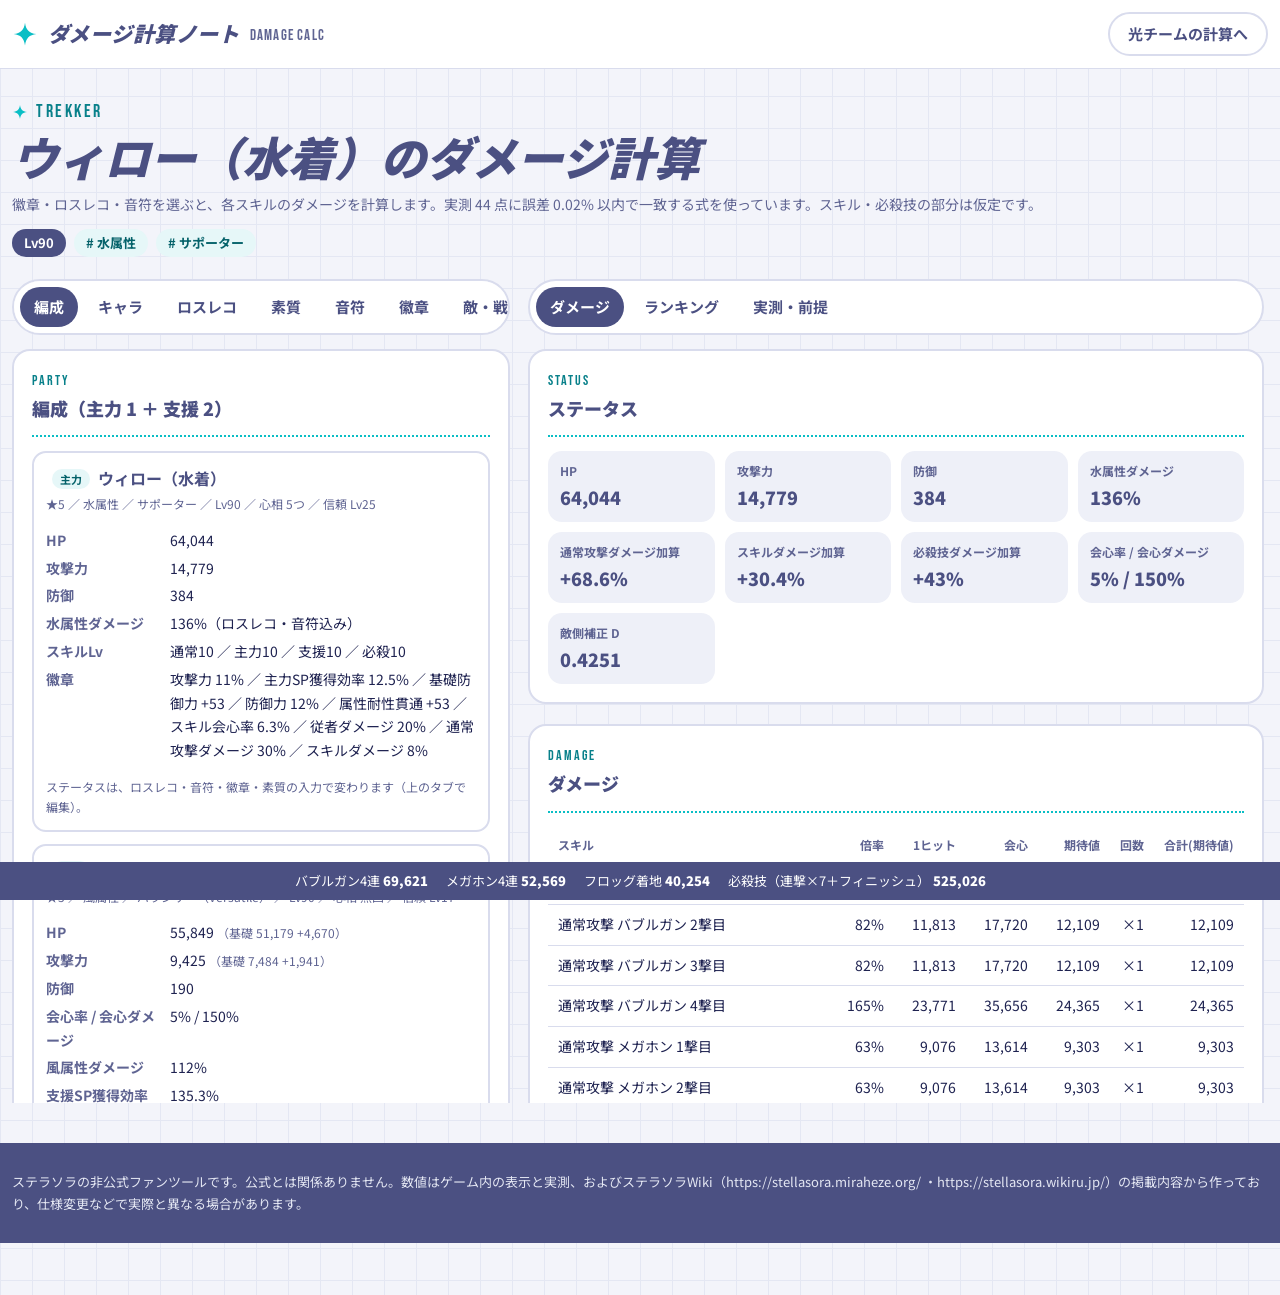
==== index.html @ f0ab9e16 "ステラソラ ダメージ計算ノート: 初回公開 Co-Authored-By: Claude Sonnet 5.5 <noreply@anthropic.com>" ====
<!doctype html>
<html lang="ja">
<head>
<meta charset="utf-8">
<meta name="viewport" content="width=device-width,initial-scale=1">
<title>ダメージ計算ノート</title>
<link rel="preconnect" href="https://fonts.googleapis.com">
<link rel="preconnect" href="https://fonts.gstatic.com" crossorigin>
<link rel="stylesheet" href="https://fonts.googleapis.com/css2?family=Bebas+Neue&family=Noto+Sans+JP:wght@400;500;700;900&display=swap">
<link rel="icon" href="favicon.svg" type="image/svg+xml">
<style>
  /* 配色・部品は素質ノート（プリセット共有サイト）に合わせる */
  :root {
    --bg: #F3F4FA; --grid: #E4E7F3; --surface: #FFFFFF; --surface-soft: #EEF0F8; --surface-on: #E6F7F8;
    --border: #D9DCED; --border-strong: #B9BEDB;
    --text: #1E2250; --indigo: #4B5082; --muted: #5F6492;
    --accent: #0ABEC5; --link: #08808A; --link-hover: #05626A;
    --tag-bg: #E6F7F8; --tag-text: #05626A;
    --pink: #EDA3B2; --pink-line: #C9637A; --pink-soft: #FBE4E9;
    --yellow: #F4C84A; --danger: #B3364F; --ok: #05626A;
    --font: 'Noto Sans JP', sans-serif; --font-en: 'Bebas Neue', sans-serif;
  }
  * { box-sizing: border-box; }
  html { -webkit-text-size-adjust: 100%; }
  body {
    margin: 0; color: var(--text); font-family: var(--font); font-size: 15px; line-height: 1.7;
    background-color: var(--bg);
    background-image: linear-gradient(var(--grid) 1px, transparent 1px), linear-gradient(90deg, var(--grid) 1px, transparent 1px);
    background-size: 32px 32px; min-height: 100vh; display: flex; flex-direction: column;
  }
  button, input, select { font: inherit; color: inherit; }
  :focus-visible { outline: 3px solid var(--accent); outline-offset: 2px; }
  .wrap { width: 100%; max-width: none; margin: 0 auto; padding: 0 12px; }
  main { flex: 1; }

  .site-header { background: var(--surface); border-bottom: 1px solid var(--border); }
  .site-header .wrap { padding-top: 12px; padding-bottom: 12px; display: flex; align-items: center; gap: 10px; }
  .logo-ja { font-weight: 900; font-size: 21px; font-style: italic; letter-spacing: .02em; color: var(--indigo); }
  .logo-en { font-family: var(--font-en); font-size: 15px; letter-spacing: .08em; color: var(--muted); padding-top: 3px; }

  .hero { padding: 28px 0 22px; }
  .eyebrow { margin: 0; font-family: var(--font-en); font-size: 18px; letter-spacing: .14em; color: var(--link); display: flex; align-items: center; gap: 8px; }
  .eyebrow svg { width: 16px; height: 16px; }
  .h1 { margin: 0; font-weight: 900; font-style: italic; font-size: clamp(28px, 4.2vw, 46px); line-height: 1.25; color: var(--indigo); }
  .lead { margin: 8px 0 0; color: var(--muted); font-size: 14px; max-width: none; }
  .tags { display: flex; flex-wrap: wrap; gap: 8px; margin-top: 12px; }
  .tag { display: inline-flex; align-items: center; min-height: 28px; padding: 0 12px; border-radius: 999px; background: var(--tag-bg); color: var(--tag-text); font-weight: 700; font-size: 13px; }
  .tag.indigo { background: var(--indigo); color: #fff; }

  .grid { display: grid; gap: 14px; grid-template-columns: minmax(0, 40%) minmax(0, 1fr); align-items: start; }
  @media (max-width: 860px) { .grid { grid-template-columns: minmax(0, 1fr); } .wrap { padding: 0 16px; } }
  .card { background: var(--surface); border: 2px solid var(--border); border-radius: 18px; padding: 18px; margin-bottom: 20px; }
  .card h2 { margin: 0 0 12px; font-size: 18px; font-weight: 900; color: var(--indigo); display: flex; flex-direction: column; }
  .card h2 .en { font-family: var(--font-en); font-weight: 400; font-size: 14px; letter-spacing: .14em; color: var(--link); }
  .dotted-rule { border: 0; border-top: 2px dotted var(--accent); margin: 0 0 14px; }

  label { display: block; font-size: 13px; font-weight: 700; color: var(--indigo); margin: 10px 0 4px; }
  select, input[type=number] { width: 100%; min-height: 44px; padding: 0 12px; border-radius: 12px; border: 2px solid var(--border); background: var(--surface); }
  select:focus, input[type=number]:focus { border-color: var(--indigo); outline: none; }
  input[type=checkbox] { accent-color: var(--accent); width: 20px; height: 20px; flex: none; }

  .emb { display: flex; gap: 12px; align-items: flex-start; padding: 12px; border: 2px solid var(--border); border-radius: 14px; margin: 0 0 10px; cursor: pointer; font-weight: 400; color: var(--text); }
  .emb:has(input:checked) { border-color: var(--accent); background: var(--surface-on); }
  .emb b { font-size: 14px; color: var(--indigo); }
  .emb small { display: block; color: var(--muted); font-size: 12px; line-height: 1.5; }
  .emb input { margin-top: 3px; }
  .check { display: flex; gap: 10px; align-items: flex-start; font-weight: 700; margin-top: 4px; }

  .notes { display: grid; grid-template-columns: repeat(3, 1fr); gap: 4px 12px; }
  .notes label { margin: 8px 0 3px; }
  .notes .tip { font-size: 11px; color: var(--muted); line-height: 1.4; }

  .stats { display: grid; grid-template-columns: repeat(auto-fill, minmax(150px, 1fr)); gap: 10px; }
  .stat { background: var(--surface-soft); border-radius: 14px; padding: 10px 12px; }
  .stat span { display: block; font-size: 12px; color: var(--muted); font-weight: 700; }
  .stat b { font-size: 18px; font-weight: 900; color: var(--indigo); }

  .tbl-wrap { overflow-x: auto; }
  table { border-collapse: collapse; width: 100%; font-size: 14px; }
  th, td { padding: 8px 10px; border-bottom: 1px solid var(--border); text-align: right; white-space: nowrap; }
  th:first-child, td:first-child { text-align: left; white-space: normal; }
  th { color: var(--muted); font-weight: 700; font-size: 12px; }
  tr.sum td { font-weight: 700; background: var(--surface-soft); color: var(--indigo); }
  .badge { display: inline-block; font-size: 11px; padding: 0 8px; border-radius: 999px; background: var(--pink-soft); color: var(--text); font-weight: 700; margin-left: 6px; white-space: nowrap; line-height: 20px; }
  .badge.ok { background: var(--tag-bg); color: var(--tag-text); }
  .ok { color: var(--ok); font-weight: 700; } .ng { color: var(--danger); font-weight: 700; }
  .note { font-size: 12px; color: var(--muted); margin-top: 6px; }
  .warn { background: var(--pink-soft); border: 1px solid var(--pink); border-radius: 12px; padding: 8px 12px; font-size: 13px; margin-top: 10px; }
  details summary { cursor: pointer; font-weight: 700; color: var(--indigo); min-height: 28px; }
  ul.plain { margin: 8px 0 0; padding-left: 1.3em; font-size: 13px; color: var(--muted); }

  .site-footer { background: var(--indigo); color: #E4E7F3; margin-top: 40px; }
  .site-footer .wrap { padding-top: 28px; padding-bottom: 28px; font-size: 13px; }
  .site-footer p { margin: 0; max-width: none; }
  .btn-add { white-space: nowrap; min-height: 44px; padding: 0 18px; border-radius: 999px; border: 2px solid var(--border); background: var(--surface); color: var(--indigo); font-weight: 700; cursor: pointer; }
  .btn-add:hover { border-color: var(--indigo); }

  /* 入力と結果を2列に並べ、それぞれ独立してスクロール（PC）。タブで項目を切り替える */
  .col { min-width: 0; }
  @media (min-width: 861px) {
    .col { position: sticky; top: 8px; max-height: calc(100vh - 76px); overflow-y: auto; padding-right: 4px; }
  }
  .tabs { display: flex; gap: 6px; overflow-x: auto; padding: 6px; margin-bottom: 14px; background: var(--surface); border: 2px solid var(--border); border-radius: 999px; position: sticky; top: 0; z-index: 5; scrollbar-width: thin; }
  .tab { flex: none; min-height: 40px; padding: 0 14px; border-radius: 999px; border: 0; background: transparent; color: var(--indigo); font-weight: 700; cursor: pointer; white-space: nowrap; }
  .tab:hover { background: var(--surface-soft); }
  .tab[aria-selected="true"] { background: var(--indigo); color: #fff; }
  .quick { position: fixed; left: 0; right: 0; bottom: 0; z-index: 20; background: var(--indigo); color: #fff; padding: 8px 16px; font-size: 13px; display: flex; gap: 6px 18px; flex-wrap: wrap; justify-content: center; }
  .quick b { font-weight: 900; }
  .quick .up { color: #9bf0d0; } .quick .down { color: #ffb4bf; }
  body { padding-bottom: 52px; }
  @media (max-width: 860px) { body { padding-bottom: 104px; } }
  .kv { display: grid; grid-template-columns: 120px 1fr; gap: 4px 12px; font-size: 14px; }
  .kv dt { color: var(--muted); font-weight: 700; } .kv dd { margin: 0; }
  .party { display: grid; gap: 12px; grid-template-columns: repeat(auto-fit, minmax(420px, 1fr)); }
  .slot { border: 2px solid var(--border); border-radius: 14px; padding: 12px; }
  .slot-head { display: flex; gap: 8px; align-items: center; font-size: 16px; color: var(--indigo); margin-bottom: 2px; }
  .slot .kv { grid-template-columns: 112px 1fr; }
  .slot-dmg { margin-top: 10px; padding-top: 8px; border-top: 1px dotted var(--accent); }
</style>
</head>
<body>
<header class="site-header">
  <div class="wrap">
    <svg width="26" height="26" viewBox="0 0 24 24" aria-hidden="true"><path d="M12 1.5C12.8 8 16 11.2 22.5 12 16 12.8 12.8 16 12 22.5 11.2 16 8 12.8 1.5 12 8 11.2 11.2 8 12 1.5z" fill="#0ABEC5"/></svg>
    <span class="logo-ja">ダメージ計算ノート</span>
    <span class="logo-en">DAMAGE CALC</span>
    <span style="flex:1"></span><a class="btn-add" href="lux.html" style="display:inline-flex;align-items:center;text-decoration:none">光チームの計算へ</a>
  </div>
</header>

<main>
<div class="wrap">
  <section class="hero">
    <p class="eyebrow"><svg viewBox="0 0 24 24" aria-hidden="true"><path d="M12 1.5C12.8 8 16 11.2 22.5 12 16 12.8 12.8 16 12 22.5 11.2 16 8 12.8 1.5 12 8 11.2 11.2 8 12 1.5z" fill="#0ABEC5"/></svg>TREKKER</p>
    <h1 class="h1">ウィロー（水着）のダメージ計算</h1>
    <p class="lead">徽章・ロスレコ・音符を選ぶと、各スキルのダメージを計算します。実測 44 点に誤差 0.02% 以内で一致する式を使っています。スキル・必殺技の部分は仮定です。</p>
    <div class="tags"><span class="tag indigo">Lv90</span><span class="tag"># 水属性</span><span class="tag"># サポーター</span></div>
  </section>

  <form class="grid" autocomplete="off" onsubmit="return false">
    <div class="col" id="colL">
      <div class="tabs" id="tabsL" role="tablist" aria-label="入力"></div>
      <div class="card">
        <h2><span class="en">ENEMY</span>敵</h2>
        <hr class="dotted-rule">
        <select id="enemy" aria-label="敵"></select>
        <div class="note" id="enemyNote"></div>
      </div>

      <div class="card">
        <h2><span class="en">EMBLEMS</span>徽章（項目・品質を自由に選択）</h2>
        <hr class="dotted-rule">
        <div id="emblems"></div>
      </div>

      <div class="card">
        <h2><span class="en">LOST RECORDS</span>ロスレコ（メイン3枚・位置は無関係）</h2>
        <hr class="dotted-rule">
        <div id="lrs"></div>
        <div class="note">サブロスレコは音符の初期値として、下の音符欄に直接入力します。アシスト効果は音符のレベルが解放条件に届くと自動で発動します。</div>
        <div class="note" id="assistState"></div>
        <div style="display:flex;gap:12px;flex-wrap:wrap;margin-top:8px">
          <label>記録の固定加算 攻撃力<input type="number" id="flatAtk" min="0" step="1" value="0"></label>
          <label>記録の固定加算 最大HP<input type="number" id="flatHp" min="0" step="1" value="0"></label>
        </div>
        <div class="note">記録詳細の左下の吹き出し「攻撃力が+N、最大HPが+M」の値。戦闘中、全員の基礎攻撃力・基礎HPに加算されます（ステータス画面には出ません）。</div>
      </div>

      <div class="card">
        <h2><span class="en">NOTES</span>音符 Lv（0〜99）</h2>
        <hr class="dotted-rule">
        <div class="notes" id="notes"></div>
      </div>

      <div class="card">
        <h2><span class="en">POTENTIALS</span>素質（主力・取得したもの）</h2>
        <hr class="dotted-rule">
        <div id="pots"></div>
        <div class="note">レベルは徽章の「素質レベル+N」込みの実効レベルを入れてください（元の素質が Lv1 以上のときだけ有効。Lv7〜9 は推定）。コア素質は1人2枚まで。条件付きの効果は、最大スタックで常時発動として計算します。</div>
      </div>

      <div class="card">
        <h2><span class="en">SUPPORT POTENTIALS</span>支援の素質（ナツカ・エレノア）</h2>
        <hr class="dotted-rule">
        <label>ウィローのチーム効果の重なり率（%）<input type="number" id="willowStk" min="0" max="100" step="5" value="0"></label>
        <div class="note">ウィローの素質（七彩・浮光・砕沫の余韻・着地からの跳躍・風に乗る泡雲・ビーチ管制）が、風属性の支援に乗る割合。0=何も発動していない／100=最大スタック。</div>
        <div style="display:flex;gap:12px;flex-wrap:wrap;margin-top:6px">
          <label>フロッグのATK効果の重なり（0〜5）<input type="number" id="willowFrog" min="0" max="5" step="1" value="0"></label>
          <label>必殺技のATK効果の重なり（0〜5）<input type="number" id="willowUlt" min="0" max="5" step="1" value="0"></label>
        </div>
        <div class="note" style="margin-top:6px">ウィローのチーム効果を重なり数で個別に指定（空欄=上の重なり率）。泡雲・ビーチ管制は 0/1。</div>
        <div style="display:flex;gap:10px;flex-wrap:wrap">
          <label>泡雲<input type="number" id="wn_cumulus" min="0" max="1" style="width:60px"></label>
          <label>砕沫の余韻<input type="number" id="wn_saibotsu" min="0" max="8" style="width:60px"></label>
          <label>七彩<input type="number" id="wn_nanairo" min="0" max="8" style="width:60px"></label>
          <label>浮光<input type="number" id="wn_yurameku" min="0" max="4" style="width:60px"></label>
          <label>跳躍<input type="number" id="wn_chakuchi" min="0" max="8" style="width:60px"></label>
          <label>ビーチ管制<input type="number" id="wn_beach" min="0" max="1" style="width:60px"></label>
          <label>ボスのレベル<input type="number" id="bossLv" min="1" max="30" value="1" style="width:60px"></label>
        </div>
        <div id="supPots"></div>
        <div class="note">「反映」を外すと効果を入れません。「重なり」は重なる回数（空欄=最大）。Lvは徽章込みの実効レベル。</div>
      </div>

      <div class="card">
        <h2><span class="en">TEAM BUFFS</span>チームバフ（支援キャラなど）</h2>
        <hr class="dotted-rule">
        <div id="teamBuffs"></div>
        <button type="button" id="addBuff" class="btn-add">＋ バフを追加</button>
        <div class="note">支援キャラ2人の効果は、ゲーム内の説明を見て、種類と数値（%）を入れてください。チェックで有効/無効を切り替えます。ウィローが主力の火力に乗るものだけを入れます（支援のダメージは含みません）。</div>
      </div>

      <div class="card">
        <h2><span class="en">BATTLE STATE</span>戦闘中の状態</h2>
        <hr class="dotted-rule">
        <label class="check"><input type="checkbox" id="mark"><span>バブルマーク付与中の敵<br><small style="font-weight:400;color:var(--muted)">水属性ダメージ +25%</small></span></label>
        <label for="ripple">リプルノート（友との夏休み・1つ +5%、最大2）</label>
        <select id="ripple"><option value="0">0</option><option value="1">1</option><option value="2">2</option></select>
        <label for="stack">心相4「波のまにまに」（4秒ごとに+1、最大3）<span class="badge ok">通常攻撃は実測済み</span></label>
        <select id="stack"><option value="0">0</option><option value="1">1</option><option value="2">2</option><option value="3">3</option></select>
        <div class="note" style="margin-top:2px">1スタックにつき通常攻撃ダメージ・スキルダメージ +6%（スキルへの効きは未検証）。足元の剣アイコンの数。</div>
        <label for="frog">フロッグの攻撃力バフ（着地ごとに+1、最大5、1つ +13.3%）<span class="badge ok">実測済み</span></label>
        <select id="frog"><option value="0">0</option><option value="1">1</option><option value="2">2</option><option value="3">3</option><option value="4">4</option><option value="5">5</option></select>
        <label for="ult">必殺技の攻撃力バフ（ヒットごとに+1、最大5、1つ +11.5%・20秒）<span class="badge ok">実測済み</span></label>
        <select id="ult"><option value="0">0</option><option value="1">1</option><option value="2">2</option><option value="3">3</option><option value="4">4</option><option value="5">5</option></select>
        <label class="check"><input type="checkbox" id="tide"><span>揺らめく光の向こう側：敵の水属性スキル被ダメージ +18%<span class="badge ok">実測済み</span><br><small style="font-weight:400;color:var(--muted)">印を付与した後4秒。スキルダメージのみ・別枠の乗算。</small></span></label>
        <label class="check"><input type="checkbox" id="skill15"><span>ボス特性「ひび割れた好機」：スキル被ダメージ +15%<span class="badge ok">実測済み</span><br><small style="font-weight:400;color:var(--muted)">暴走のストンプクラブ。主力が必殺技を発動した後15秒間。スキルのみ・別枠の乗算（必殺技自身には乗らない）。</small></span></label>
        <label class="check"><input type="checkbox" id="deep24"><span>ボス特性「命がけの追撃」：通常攻撃・スキル被ダメージ +24%<span class="badge">未検証</span><br><small style="font-weight:400;color:var(--muted)">深層ノ主。味方が印ダメージを5秒以内に3回与えた後15秒間。必殺技には乗らない仮定。</small></span></label>
        <div class="note">1発目はマークなし、2発目以降はマークあり（実測 ×1.1838 に一致）。</div>
      </div>

      <div class="card">
        <h2><span class="en">RESONANCE</span>心相（凸）の戦闘中効果</h2>
        <hr class="dotted-rule">
        <label class="check"><input type="checkbox" id="r1"><span>1 碧に溶ける憩い：チームの水属性ダメージ +30%<span class="badge ok">実測済み</span><br><small style="font-weight:400;color:var(--muted)">ウィローが水属性の印を付与した後6秒。水属性ダメージ加算に足します。</small></span></label>
        <label class="check"><input type="checkbox" id="r2"><span>2 凪がぬ心：敵の水属性被ダメージ +27%<span class="badge">未検証</span><br><small style="font-weight:400;color:var(--muted)">チームが印を発動した後8秒。別枠の乗算として仮置き。</small></span></label>
        <label class="check"><input type="checkbox" id="r3"><span>3 休みて知る：会心ダメージ +32%<span class="badge ok">実測済み</span><br><small style="font-weight:400;color:var(--muted)">印の付いた敵にダメージを与えた後6秒。</small></span></label>
        <label class="check"><input type="checkbox" id="r5"><span>5 波にさらわれて：敵の水属性被ダメージ +24%<span class="badge ok">実測済み</span><br><small style="font-weight:400;color:var(--muted)">ウィローがスキルダメージを与えた後5秒。別枠の乗算として仮置き。</small></span></label>
        <div class="note">条件付きの効果なので、ステータス詳細には出ません。既定はOFFです。</div>
      </div>
    </div>

    <div class="col" id="colR">
      <div class="tabs" id="tabsR" role="tablist" aria-label="結果"></div>
      <div class="card">
        <h2><span class="en">BUILD</span>ビルドの保存と比較</h2>
        <hr class="dotted-rule">
        <label for="buildName">ビルド名（保存・記憶の名前に使います）</label>
        <div style="display:grid;grid-template-columns:1fr auto;gap:8px">
          <input type="text" id="buildName" placeholder="例: 構築1コア＋心相5" style="min-height:44px;padding:0 12px;border-radius:12px;border:2px solid var(--border);background:var(--surface);font:inherit">
          <button type="button" id="buildSave" class="btn-add">保存</button>
        </div>
        <label for="buildSel">保存したビルド</label>
        <div style="display:grid;grid-template-columns:1fr auto auto;gap:8px">
          <select id="buildSel"></select>
          <button type="button" id="buildLoad" class="btn-add">読み込み</button>
          <button type="button" id="buildDel" class="btn-add">削除</button>
        </div>
        <div class="note" id="buildMsg"></div>
        <hr class="dotted-rule" style="margin:14px 0 10px">
        <div style="display:flex;gap:8px;flex-wrap:wrap">
          <button type="button" id="snapSet" class="btn-add">現在の状態を記憶（比較用）</button>
          <button type="button" id="snapClear" class="btn-add">記憶を解除</button>
        </div>
        <div class="note" id="snapInfo"></div>
        <hr class="dotted-rule" style="margin:14px 0 10px">
        <button type="button" id="loadVerify" class="btn-add">検証ビルド「テスト用2」を読み込む</button>
        <button type="button" id="loadTest" class="btn-add">検証ビルド「テスト用」を読み込む</button>
        <div class="note">ロスレコ（メイン風3枚＋サブ3枚）・音符・敵（ストンプクラブ）を、検証したビルドの状態にします。</div>
      </div>

      <div class="card">
        <h2><span class="en">STATUS</span>ステータス</h2>
        <hr class="dotted-rule">
        <div class="stats" id="stats"></div>
      </div>

      <div class="card">
        <h2><span class="en">DAMAGE</span>ダメージ</h2>
        <hr class="dotted-rule">
        <div class="tbl-wrap"><table id="dmg"></table></div>
        <div id="dmgWarn"></div>
      </div>

      <div class="card">
        <h2><span class="en">POTENTIAL RANKING</span>素質ランキング</h2>
        <hr class="dotted-rule">
        <label for="potLv">比べるレベル（コアは取得）</label>
        <select id="potLv"></select>
        <div class="tbl-wrap"><table id="potRank"></table></div>
        <div class="note">いまの入力に、その素質を<b>1つだけ</b>足した（すでに取っていればそのレベルに置き換えた）ときの期待ダメージの増加率です。最大スタック・常時発動の上限値で、追加攻撃（別枠のダメージ）は含みません。通常攻撃・スキル・必殺技を別々に比べ、各列の1位に色が付きます。</div>
      </div>

      <div class="card">
        <h2><span class="en">EMBLEM RANKING</span>徽章の強化項目ランキング</h2>
        <hr class="dotted-rule">
        <label for="rankQ">品質</label>
        <select id="rankQ"></select>
        <div class="tbl-wrap"><table id="rank"></table></div>
        <div class="note">いまの入力に、強化項目を<b>1つだけ</b>足したときの期待ダメージの増加率です（会心を含む期待値）。耐性貫通は敵ごとに効きが違うため、ストンプクラブの実測から推定した値です。</div>
      </div>

      <div class="card">
        <h2><span class="en">SUPPORT VERIFICATION</span>支援スキルの実測との照合</h2>
        <hr class="dotted-rule">
        <div class="tbl-wrap"><table id="supVerify"></table></div>
        <div class="note">ストンプクラブ戦・検証ビルド「テスト用2」（1Fクリア時点・素質はウィローのコアのみ）の実測です。風属性の敵側補正 D = 0.2012 は花びらから逆算し、残りはその D で予測しました。</div>
      </div>

      <div class="card">
        <h2><span class="en">VERIFICATION</span>実測との照合</h2>
        <hr class="dotted-rule">
        <div class="tbl-wrap"><table id="verify"></table></div>
        <div class="note">「D適合」は敵の補正Dの逆算に使った点、「予測」は式だけで出した点です。</div>
      </div>

      <div class="card">
        <details>
          <summary>前提と未検証事項</summary>
          <ul class="plain">
            <li>攻撃力 =（基礎+心相+信頼+ロスレコ基礎攻撃）×（1+信頼%+徽章%+コア%+強撃の音符）</li>
            <li>ダメージ = 攻撃力 × 倍率 × W × B × D。W=1+水属性ダメージ加算、B=1+種別ダメージ加算</li>
            <li>D（敵の防御・耐性）は敵ごとの実測値。耐性貫通を外すと係数を掛ける（ストンプクラブ以外は近似）</li>
            <li>会心: 会心ダメージ（150%）がそのまま倍率（×1.5）。実測 14,360 ÷ 9,573 = 1.5001</li>
            <li>実測済み: 通常攻撃・主力スキル（フロッグ着地）・必殺技の式、フロッグと必殺技の攻撃力バフ、会心（×1.82＝1.5+心相3）、心相1・3・4・5、揺らめくコアのスキル被ダメージ+18%（必殺技には乗らない）</li>
            <li>未検証: 心相2、HP%の掛け方、バフが切れるタイミングの再現、必殺技中の一部ヒット（168,819）の端数</li>
            <li>未反映: ロスレコのアシスト効果、素質、支援キャラのダメージ、タイドフリーズなどの敵デバフ</li>
          </ul>
        </details>
      </div>
    </div>
  </form>
</div>
</main>

<div class="quick" id="quick" aria-live="polite"></div>
<footer class="site-footer">
  <div class="wrap">
    <p>ステラソラの非公式ファンツールです。公式とは関係ありません。数値はゲーム内の表示と実測、およびステラソラWiki（https://stellasora.miraheze.org/ ・https://stellasora.wikiru.jp/）の掲載内容から作っており、仕様変更などで実際と異なる場合があります。</p>
  </div>
</footer>

<script src="data/trekkers.js"></script>
<script src="data.js"></script>
<script src="data_sup.js"></script>
<script src="calc.js"></script>
<script src="app.js"></script>
</body>
</html>
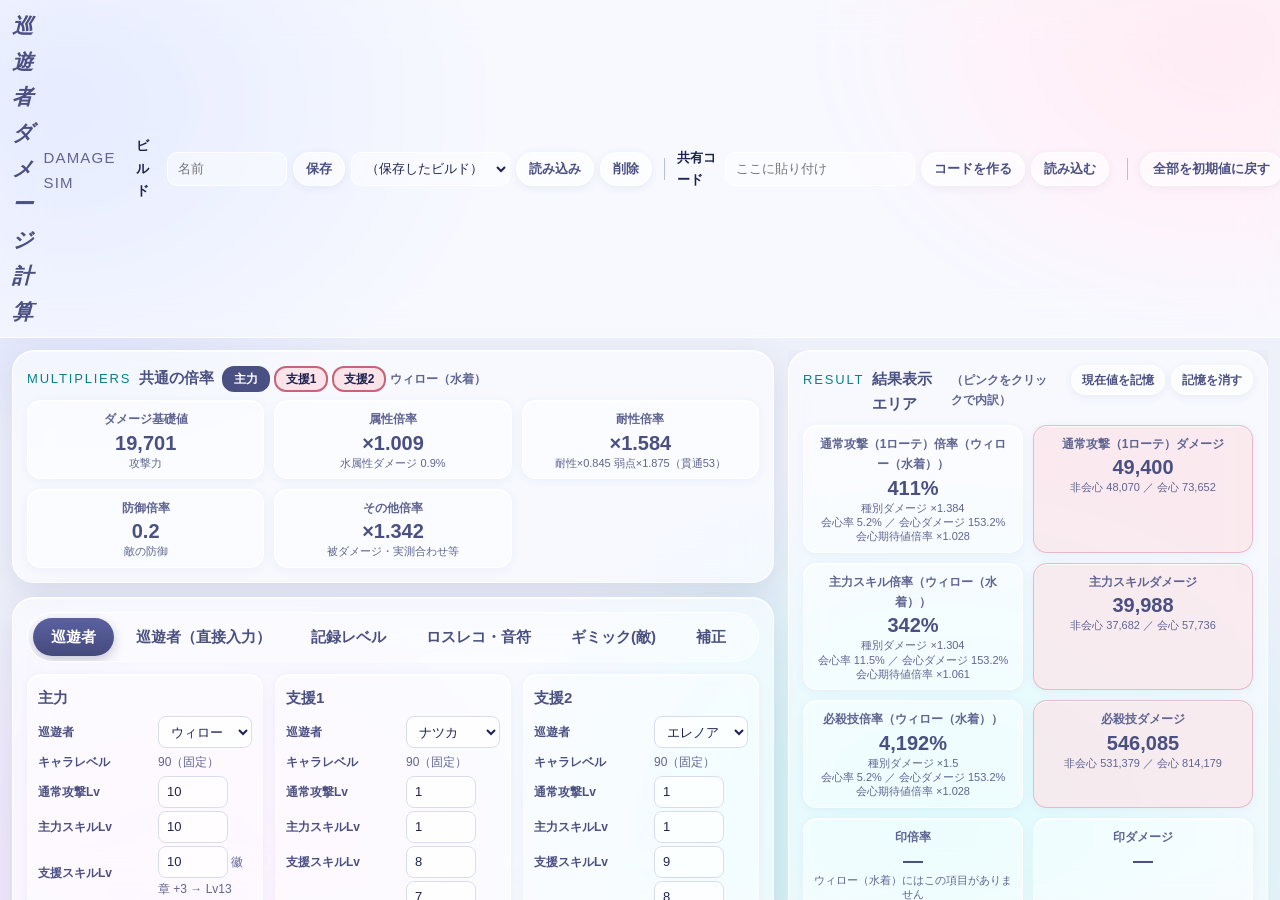
==== commit 13a52680: "計算ページの見た目を整理し、検証用ページ2つをなくして計算ページに統一 - 選択（SELECT）と表示（DISPLAY）を1つのパネルのタブに。巡遊者ごとの画面（心相・徽章・素質・その他）にも切り替え" ====
--- a/index.html
+++ b/index.html
@@ -2,348 +2,10 @@
 <html lang="ja">
 <head>
 <meta charset="utf-8">
-<meta name="viewport" content="width=device-width,initial-scale=1">
-<title>ダメージ計算ノート</title>
-<link rel="preconnect" href="https://fonts.googleapis.com">
-<link rel="preconnect" href="https://fonts.gstatic.com" crossorigin>
-<link rel="stylesheet" href="https://fonts.googleapis.com/css2?family=Bebas+Neue&family=Noto+Sans+JP:wght@400;500;700;900&display=swap">
+<title>巡遊者ダメージ計算</title>
+<!-- 検証用のページ（ウィロー側・光チーム）はなくし、計算ページ（sim.html）に統一した -->
+<meta http-equiv="refresh" content="0; url=sim.html">
 <link rel="icon" href="favicon.svg" type="image/svg+xml">
-<style>
-  /* 配色・部品は素質ノート（プリセット共有サイト）に合わせる */
-  :root {
-    --bg: #F3F4FA; --grid: #E4E7F3; --surface: #FFFFFF; --surface-soft: #EEF0F8; --surface-on: #E6F7F8;
-    --border: #D9DCED; --border-strong: #B9BEDB;
-    --text: #1E2250; --indigo: #4B5082; --muted: #5F6492;
-    --accent: #0ABEC5; --link: #08808A; --link-hover: #05626A;
-    --tag-bg: #E6F7F8; --tag-text: #05626A;
-    --pink: #EDA3B2; --pink-line: #C9637A; --pink-soft: #FBE4E9;
-    --yellow: #F4C84A; --danger: #B3364F; --ok: #05626A;
-    --font: 'Noto Sans JP', sans-serif; --font-en: 'Bebas Neue', sans-serif;
-  }
-  * { box-sizing: border-box; }
-  html { -webkit-text-size-adjust: 100%; }
-  body {
-    margin: 0; color: var(--text); font-family: var(--font); font-size: 15px; line-height: 1.7;
-    background-color: var(--bg);
-    background-image: linear-gradient(var(--grid) 1px, transparent 1px), linear-gradient(90deg, var(--grid) 1px, transparent 1px);
-    background-size: 32px 32px; min-height: 100vh; display: flex; flex-direction: column;
-  }
-  button, input, select { font: inherit; color: inherit; }
-  :focus-visible { outline: 3px solid var(--accent); outline-offset: 2px; }
-  .wrap { width: 100%; max-width: none; margin: 0 auto; padding: 0 12px; }
-  main { flex: 1; }
-
-  .site-header { background: var(--surface); border-bottom: 1px solid var(--border); }
-  .site-header .wrap { padding-top: 12px; padding-bottom: 12px; display: flex; align-items: center; gap: 10px; }
-  .logo-ja { font-weight: 900; font-size: 21px; font-style: italic; letter-spacing: .02em; color: var(--indigo); }
-  .logo-en { font-family: var(--font-en); font-size: 15px; letter-spacing: .08em; color: var(--muted); padding-top: 3px; }
-
-  .hero { padding: 28px 0 22px; }
-  .eyebrow { margin: 0; font-family: var(--font-en); font-size: 18px; letter-spacing: .14em; color: var(--link); display: flex; align-items: center; gap: 8px; }
-  .eyebrow svg { width: 16px; height: 16px; }
-  .h1 { margin: 0; font-weight: 900; font-style: italic; font-size: clamp(28px, 4.2vw, 46px); line-height: 1.25; color: var(--indigo); }
-  .lead { margin: 8px 0 0; color: var(--muted); font-size: 14px; max-width: none; }
-  .tags { display: flex; flex-wrap: wrap; gap: 8px; margin-top: 12px; }
-  .tag { display: inline-flex; align-items: center; min-height: 28px; padding: 0 12px; border-radius: 999px; background: var(--tag-bg); color: var(--tag-text); font-weight: 700; font-size: 13px; }
-  .tag.indigo { background: var(--indigo); color: #fff; }
-
-  .grid { display: grid; gap: 14px; grid-template-columns: minmax(0, 40%) minmax(0, 1fr); align-items: start; }
-  @media (max-width: 860px) { .grid { grid-template-columns: minmax(0, 1fr); } .wrap { padding: 0 16px; } }
-  .card { background: var(--surface); border: 2px solid var(--border); border-radius: 18px; padding: 18px; margin-bottom: 20px; }
-  .card h2 { margin: 0 0 12px; font-size: 18px; font-weight: 900; color: var(--indigo); display: flex; flex-direction: column; }
-  .card h2 .en { font-family: var(--font-en); font-weight: 400; font-size: 14px; letter-spacing: .14em; color: var(--link); }
-  .dotted-rule { border: 0; border-top: 2px dotted var(--accent); margin: 0 0 14px; }
-
-  label { display: block; font-size: 13px; font-weight: 700; color: var(--indigo); margin: 10px 0 4px; }
-  select, input[type=number] { width: 100%; min-height: 44px; padding: 0 12px; border-radius: 12px; border: 2px solid var(--border); background: var(--surface); }
-  select:focus, input[type=number]:focus { border-color: var(--indigo); outline: none; }
-  input[type=checkbox] { accent-color: var(--accent); width: 20px; height: 20px; flex: none; }
-
-  .emb { display: flex; gap: 12px; align-items: flex-start; padding: 12px; border: 2px solid var(--border); border-radius: 14px; margin: 0 0 10px; cursor: pointer; font-weight: 400; color: var(--text); }
-  .emb:has(input:checked) { border-color: var(--accent); background: var(--surface-on); }
-  .emb b { font-size: 14px; color: var(--indigo); }
-  .emb small { display: block; color: var(--muted); font-size: 12px; line-height: 1.5; }
-  .emb input { margin-top: 3px; }
-  .check { display: flex; gap: 10px; align-items: flex-start; font-weight: 700; margin-top: 4px; }
-
-  .notes { display: grid; grid-template-columns: repeat(3, 1fr); gap: 4px 12px; }
-  .notes label { margin: 8px 0 3px; }
-  .notes .tip { font-size: 11px; color: var(--muted); line-height: 1.4; }
-
-  .stats { display: grid; grid-template-columns: repeat(auto-fill, minmax(150px, 1fr)); gap: 10px; }
-  .stat { background: var(--surface-soft); border-radius: 14px; padding: 10px 12px; }
-  .stat span { display: block; font-size: 12px; color: var(--muted); font-weight: 700; }
-  .stat b { font-size: 18px; font-weight: 900; color: var(--indigo); }
-
-  .tbl-wrap { overflow-x: auto; }
-  table { border-collapse: collapse; width: 100%; font-size: 14px; }
-  th, td { padding: 8px 10px; border-bottom: 1px solid var(--border); text-align: right; white-space: nowrap; }
-  th:first-child, td:first-child { text-align: left; white-space: normal; }
-  th { color: var(--muted); font-weight: 700; font-size: 12px; }
-  tr.sum td { font-weight: 700; background: var(--surface-soft); color: var(--indigo); }
-  .badge { display: inline-block; font-size: 11px; padding: 0 8px; border-radius: 999px; background: var(--pink-soft); color: var(--text); font-weight: 700; margin-left: 6px; white-space: nowrap; line-height: 20px; }
-  .badge.ok { background: var(--tag-bg); color: var(--tag-text); }
-  .ok { color: var(--ok); font-weight: 700; } .ng { color: var(--danger); font-weight: 700; }
-  .note { font-size: 12px; color: var(--muted); margin-top: 6px; }
-  .warn { background: var(--pink-soft); border: 1px solid var(--pink); border-radius: 12px; padding: 8px 12px; font-size: 13px; margin-top: 10px; }
-  details summary { cursor: pointer; font-weight: 700; color: var(--indigo); min-height: 28px; }
-  ul.plain { margin: 8px 0 0; padding-left: 1.3em; font-size: 13px; color: var(--muted); }
-
-  .site-footer { background: var(--indigo); color: #E4E7F3; margin-top: 40px; }
-  .site-footer .wrap { padding-top: 28px; padding-bottom: 28px; font-size: 13px; }
-  .site-footer p { margin: 0; max-width: none; }
-  .btn-add { white-space: nowrap; min-height: 44px; padding: 0 18px; border-radius: 999px; border: 2px solid var(--border); background: var(--surface); color: var(--indigo); font-weight: 700; cursor: pointer; }
-  .btn-add:hover { border-color: var(--indigo); }
-
-  /* 入力と結果を2列に並べ、それぞれ独立してスクロール（PC）。タブで項目を切り替える */
-  .col { min-width: 0; }
-  @media (min-width: 861px) {
-    .col { position: sticky; top: 8px; max-height: calc(100vh - 76px); overflow-y: auto; padding-right: 4px; }
-  }
-  .tabs { display: flex; gap: 6px; overflow-x: auto; padding: 6px; margin-bottom: 14px; background: var(--surface); border: 2px solid var(--border); border-radius: 999px; position: sticky; top: 0; z-index: 5; scrollbar-width: thin; }
-  .tab { flex: none; min-height: 40px; padding: 0 14px; border-radius: 999px; border: 0; background: transparent; color: var(--indigo); font-weight: 700; cursor: pointer; white-space: nowrap; }
-  .tab:hover { background: var(--surface-soft); }
-  .tab[aria-selected="true"] { background: var(--indigo); color: #fff; }
-  .quick { position: fixed; left: 0; right: 0; bottom: 0; z-index: 20; background: var(--indigo); color: #fff; padding: 8px 16px; font-size: 13px; display: flex; gap: 6px 18px; flex-wrap: wrap; justify-content: center; }
-  .quick b { font-weight: 900; }
-  .quick .up { color: #9bf0d0; } .quick .down { color: #ffb4bf; }
-  body { padding-bottom: 52px; }
-  @media (max-width: 860px) { body { padding-bottom: 104px; } }
-  .kv { display: grid; grid-template-columns: 120px 1fr; gap: 4px 12px; font-size: 14px; }
-  .kv dt { color: var(--muted); font-weight: 700; } .kv dd { margin: 0; }
-  .party { display: grid; gap: 12px; grid-template-columns: repeat(auto-fit, minmax(420px, 1fr)); }
-  .slot { border: 2px solid var(--border); border-radius: 14px; padding: 12px; }
-  .slot-head { display: flex; gap: 8px; align-items: center; font-size: 16px; color: var(--indigo); margin-bottom: 2px; }
-  .slot .kv { grid-template-columns: 112px 1fr; }
-  .slot-dmg { margin-top: 10px; padding-top: 8px; border-top: 1px dotted var(--accent); }
-</style>
 </head>
-<body>
-<header class="site-header">
-  <div class="wrap">
-    <svg width="26" height="26" viewBox="0 0 24 24" aria-hidden="true"><path d="M12 1.5C12.8 8 16 11.2 22.5 12 16 12.8 12.8 16 12 22.5 11.2 16 8 12.8 1.5 12 8 11.2 11.2 8 12 1.5z" fill="#0ABEC5"/></svg>
-    <span class="logo-ja">ダメージ計算ノート</span>
-    <span class="logo-en">DAMAGE CALC</span>
-    <span style="flex:1"></span><a class="btn-add" href="lux.html" style="display:inline-flex;align-items:center;text-decoration:none">光チームの計算へ</a>
-  </div>
-</header>
-
-<main>
-<div class="wrap">
-  <section class="hero">
-    <p class="eyebrow"><svg viewBox="0 0 24 24" aria-hidden="true"><path d="M12 1.5C12.8 8 16 11.2 22.5 12 16 12.8 12.8 16 12 22.5 11.2 16 8 12.8 1.5 12 8 11.2 11.2 8 12 1.5z" fill="#0ABEC5"/></svg>TREKKER</p>
-    <h1 class="h1">ウィロー（水着）のダメージ計算</h1>
-    <p class="lead">徽章・ロスレコ・音符を選ぶと、各スキルのダメージを計算します。実測 44 点に誤差 0.02% 以内で一致する式を使っています。スキル・必殺技の部分は仮定です。</p>
-    <div class="tags"><span class="tag indigo">Lv90</span><span class="tag"># 水属性</span><span class="tag"># サポーター</span></div>
-  </section>
-
-  <form class="grid" autocomplete="off" onsubmit="return false">
-    <div class="col" id="colL">
-      <div class="tabs" id="tabsL" role="tablist" aria-label="入力"></div>
-      <div class="card">
-        <h2><span class="en">ENEMY</span>敵</h2>
-        <hr class="dotted-rule">
-        <select id="enemy" aria-label="敵"></select>
-        <div class="note" id="enemyNote"></div>
-      </div>
-
-      <div class="card">
-        <h2><span class="en">EMBLEMS</span>徽章（項目・品質を自由に選択）</h2>
-        <hr class="dotted-rule">
-        <div id="emblems"></div>
-      </div>
-
-      <div class="card">
-        <h2><span class="en">LOST RECORDS</span>ロスレコ（メイン3枚・位置は無関係）</h2>
-        <hr class="dotted-rule">
-        <div id="lrs"></div>
-        <div class="note">サブロスレコは音符の初期値として、下の音符欄に直接入力します。アシスト効果は音符のレベルが解放条件に届くと自動で発動します。</div>
-        <div class="note" id="assistState"></div>
-        <div style="display:flex;gap:12px;flex-wrap:wrap;margin-top:8px">
-          <label>記録の固定加算 攻撃力<input type="number" id="flatAtk" min="0" step="1" value="0"></label>
-          <label>記録の固定加算 最大HP<input type="number" id="flatHp" min="0" step="1" value="0"></label>
-        </div>
-        <div class="note">記録詳細の左下の吹き出し「攻撃力が+N、最大HPが+M」の値。戦闘中、全員の基礎攻撃力・基礎HPに加算されます（ステータス画面には出ません）。</div>
-      </div>
-
-      <div class="card">
-        <h2><span class="en">NOTES</span>音符 Lv（0〜99）</h2>
-        <hr class="dotted-rule">
-        <div class="notes" id="notes"></div>
-      </div>
-
-      <div class="card">
-        <h2><span class="en">POTENTIALS</span>素質（主力・取得したもの）</h2>
-        <hr class="dotted-rule">
-        <div id="pots"></div>
-        <div class="note">レベルは徽章の「素質レベル+N」込みの実効レベルを入れてください（元の素質が Lv1 以上のときだけ有効。Lv7〜9 は推定）。コア素質は1人2枚まで。条件付きの効果は、最大スタックで常時発動として計算します。</div>
-      </div>
-
-      <div class="card">
-        <h2><span class="en">SUPPORT POTENTIALS</span>支援の素質（ナツカ・エレノア）</h2>
-        <hr class="dotted-rule">
-        <label>ウィローのチーム効果の重なり率（%）<input type="number" id="willowStk" min="0" max="100" step="5" value="0"></label>
-        <div class="note">ウィローの素質（七彩・浮光・砕沫の余韻・着地からの跳躍・風に乗る泡雲・ビーチ管制）が、風属性の支援に乗る割合。0=何も発動していない／100=最大スタック。</div>
-        <div style="display:flex;gap:12px;flex-wrap:wrap;margin-top:6px">
-          <label>フロッグのATK効果の重なり（0〜5）<input type="number" id="willowFrog" min="0" max="5" step="1" value="0"></label>
-          <label>必殺技のATK効果の重なり（0〜5）<input type="number" id="willowUlt" min="0" max="5" step="1" value="0"></label>
-        </div>
-        <div class="note" style="margin-top:6px">ウィローのチーム効果を重なり数で個別に指定（空欄=上の重なり率）。泡雲・ビーチ管制は 0/1。</div>
-        <div style="display:flex;gap:10px;flex-wrap:wrap">
-          <label>泡雲<input type="number" id="wn_cumulus" min="0" max="1" style="width:60px"></label>
-          <label>砕沫の余韻<input type="number" id="wn_saibotsu" min="0" max="8" style="width:60px"></label>
-          <label>七彩<input type="number" id="wn_nanairo" min="0" max="8" style="width:60px"></label>
-          <label>浮光<input type="number" id="wn_yurameku" min="0" max="4" style="width:60px"></label>
-          <label>跳躍<input type="number" id="wn_chakuchi" min="0" max="8" style="width:60px"></label>
-          <label>ビーチ管制<input type="number" id="wn_beach" min="0" max="1" style="width:60px"></label>
-          <label>ボスのレベル<input type="number" id="bossLv" min="1" max="30" value="1" style="width:60px"></label>
-        </div>
-        <div id="supPots"></div>
-        <div class="note">「反映」を外すと効果を入れません。「重なり」は重なる回数（空欄=最大）。Lvは徽章込みの実効レベル。</div>
-      </div>
-
-      <div class="card">
-        <h2><span class="en">TEAM BUFFS</span>チームバフ（支援キャラなど）</h2>
-        <hr class="dotted-rule">
-        <div id="teamBuffs"></div>
-        <button type="button" id="addBuff" class="btn-add">＋ バフを追加</button>
-        <div class="note">支援キャラ2人の効果は、ゲーム内の説明を見て、種類と数値（%）を入れてください。チェックで有効/無効を切り替えます。ウィローが主力の火力に乗るものだけを入れます（支援のダメージは含みません）。</div>
-      </div>
-
-      <div class="card">
-        <h2><span class="en">BATTLE STATE</span>戦闘中の状態</h2>
-        <hr class="dotted-rule">
-        <label class="check"><input type="checkbox" id="mark"><span>バブルマーク付与中の敵<br><small style="font-weight:400;color:var(--muted)">水属性ダメージ +25%</small></span></label>
-        <label for="ripple">リプルノート（友との夏休み・1つ +5%、最大2）</label>
-        <select id="ripple"><option value="0">0</option><option value="1">1</option><option value="2">2</option></select>
-        <label for="stack">心相4「波のまにまに」（4秒ごとに+1、最大3）<span class="badge ok">通常攻撃は実測済み</span></label>
-        <select id="stack"><option value="0">0</option><option value="1">1</option><option value="2">2</option><option value="3">3</option></select>
-        <div class="note" style="margin-top:2px">1スタックにつき通常攻撃ダメージ・スキルダメージ +6%（スキルへの効きは未検証）。足元の剣アイコンの数。</div>
-        <label for="frog">フロッグの攻撃力バフ（着地ごとに+1、最大5、1つ +13.3%）<span class="badge ok">実測済み</span></label>
-        <select id="frog"><option value="0">0</option><option value="1">1</option><option value="2">2</option><option value="3">3</option><option value="4">4</option><option value="5">5</option></select>
-        <label for="ult">必殺技の攻撃力バフ（ヒットごとに+1、最大5、1つ +11.5%・20秒）<span class="badge ok">実測済み</span></label>
-        <select id="ult"><option value="0">0</option><option value="1">1</option><option value="2">2</option><option value="3">3</option><option value="4">4</option><option value="5">5</option></select>
-        <label class="check"><input type="checkbox" id="tide"><span>揺らめく光の向こう側：敵の水属性スキル被ダメージ +18%<span class="badge ok">実測済み</span><br><small style="font-weight:400;color:var(--muted)">印を付与した後4秒。スキルダメージのみ・別枠の乗算。</small></span></label>
-        <label class="check"><input type="checkbox" id="skill15"><span>ボス特性「ひび割れた好機」：スキル被ダメージ +15%<span class="badge ok">実測済み</span><br><small style="font-weight:400;color:var(--muted)">暴走のストンプクラブ。主力が必殺技を発動した後15秒間。スキルのみ・別枠の乗算（必殺技自身には乗らない）。</small></span></label>
-        <label class="check"><input type="checkbox" id="deep24"><span>ボス特性「命がけの追撃」：通常攻撃・スキル被ダメージ +24%<span class="badge">未検証</span><br><small style="font-weight:400;color:var(--muted)">深層ノ主。味方が印ダメージを5秒以内に3回与えた後15秒間。必殺技には乗らない仮定。</small></span></label>
-        <div class="note">1発目はマークなし、2発目以降はマークあり（実測 ×1.1838 に一致）。</div>
-      </div>
-
-      <div class="card">
-        <h2><span class="en">RESONANCE</span>心相（凸）の戦闘中効果</h2>
-        <hr class="dotted-rule">
-        <label class="check"><input type="checkbox" id="r1"><span>1 碧に溶ける憩い：チームの水属性ダメージ +30%<span class="badge ok">実測済み</span><br><small style="font-weight:400;color:var(--muted)">ウィローが水属性の印を付与した後6秒。水属性ダメージ加算に足します。</small></span></label>
-        <label class="check"><input type="checkbox" id="r2"><span>2 凪がぬ心：敵の水属性被ダメージ +27%<span class="badge">未検証</span><br><small style="font-weight:400;color:var(--muted)">チームが印を発動した後8秒。別枠の乗算として仮置き。</small></span></label>
-        <label class="check"><input type="checkbox" id="r3"><span>3 休みて知る：会心ダメージ +32%<span class="badge ok">実測済み</span><br><small style="font-weight:400;color:var(--muted)">印の付いた敵にダメージを与えた後6秒。</small></span></label>
-        <label class="check"><input type="checkbox" id="r5"><span>5 波にさらわれて：敵の水属性被ダメージ +24%<span class="badge ok">実測済み</span><br><small style="font-weight:400;color:var(--muted)">ウィローがスキルダメージを与えた後5秒。別枠の乗算として仮置き。</small></span></label>
-        <div class="note">条件付きの効果なので、ステータス詳細には出ません。既定はOFFです。</div>
-      </div>
-    </div>
-
-    <div class="col" id="colR">
-      <div class="tabs" id="tabsR" role="tablist" aria-label="結果"></div>
-      <div class="card">
-        <h2><span class="en">BUILD</span>ビルドの保存と比較</h2>
-        <hr class="dotted-rule">
-        <label for="buildName">ビルド名（保存・記憶の名前に使います）</label>
-        <div style="display:grid;grid-template-columns:1fr auto;gap:8px">
-          <input type="text" id="buildName" placeholder="例: 構築1コア＋心相5" style="min-height:44px;padding:0 12px;border-radius:12px;border:2px solid var(--border);background:var(--surface);font:inherit">
-          <button type="button" id="buildSave" class="btn-add">保存</button>
-        </div>
-        <label for="buildSel">保存したビルド</label>
-        <div style="display:grid;grid-template-columns:1fr auto auto;gap:8px">
-          <select id="buildSel"></select>
-          <button type="button" id="buildLoad" class="btn-add">読み込み</button>
-          <button type="button" id="buildDel" class="btn-add">削除</button>
-        </div>
-        <div class="note" id="buildMsg"></div>
-        <hr class="dotted-rule" style="margin:14px 0 10px">
-        <div style="display:flex;gap:8px;flex-wrap:wrap">
-          <button type="button" id="snapSet" class="btn-add">現在の状態を記憶（比較用）</button>
-          <button type="button" id="snapClear" class="btn-add">記憶を解除</button>
-        </div>
-        <div class="note" id="snapInfo"></div>
-        <hr class="dotted-rule" style="margin:14px 0 10px">
-        <button type="button" id="loadVerify" class="btn-add">検証ビルド「テスト用2」を読み込む</button>
-        <button type="button" id="loadTest" class="btn-add">検証ビルド「テスト用」を読み込む</button>
-        <div class="note">ロスレコ（メイン風3枚＋サブ3枚）・音符・敵（ストンプクラブ）を、検証したビルドの状態にします。</div>
-      </div>
-
-      <div class="card">
-        <h2><span class="en">STATUS</span>ステータス</h2>
-        <hr class="dotted-rule">
-        <div class="stats" id="stats"></div>
-      </div>
-
-      <div class="card">
-        <h2><span class="en">DAMAGE</span>ダメージ</h2>
-        <hr class="dotted-rule">
-        <div class="tbl-wrap"><table id="dmg"></table></div>
-        <div id="dmgWarn"></div>
-      </div>
-
-      <div class="card">
-        <h2><span class="en">POTENTIAL RANKING</span>素質ランキング</h2>
-        <hr class="dotted-rule">
-        <label for="potLv">比べるレベル（コアは取得）</label>
-        <select id="potLv"></select>
-        <div class="tbl-wrap"><table id="potRank"></table></div>
-        <div class="note">いまの入力に、その素質を<b>1つだけ</b>足した（すでに取っていればそのレベルに置き換えた）ときの期待ダメージの増加率です。最大スタック・常時発動の上限値で、追加攻撃（別枠のダメージ）は含みません。通常攻撃・スキル・必殺技を別々に比べ、各列の1位に色が付きます。</div>
-      </div>
-
-      <div class="card">
-        <h2><span class="en">EMBLEM RANKING</span>徽章の強化項目ランキング</h2>
-        <hr class="dotted-rule">
-        <label for="rankQ">品質</label>
-        <select id="rankQ"></select>
-        <div class="tbl-wrap"><table id="rank"></table></div>
-        <div class="note">いまの入力に、強化項目を<b>1つだけ</b>足したときの期待ダメージの増加率です（会心を含む期待値）。耐性貫通は敵ごとに効きが違うため、ストンプクラブの実測から推定した値です。</div>
-      </div>
-
-      <div class="card">
-        <h2><span class="en">SUPPORT VERIFICATION</span>支援スキルの実測との照合</h2>
-        <hr class="dotted-rule">
-        <div class="tbl-wrap"><table id="supVerify"></table></div>
-        <div class="note">ストンプクラブ戦・検証ビルド「テスト用2」（1Fクリア時点・素質はウィローのコアのみ）の実測です。風属性の敵側補正 D = 0.2012 は花びらから逆算し、残りはその D で予測しました。</div>
-      </div>
-
-      <div class="card">
-        <h2><span class="en">VERIFICATION</span>実測との照合</h2>
-        <hr class="dotted-rule">
-        <div class="tbl-wrap"><table id="verify"></table></div>
-        <div class="note">「D適合」は敵の補正Dの逆算に使った点、「予測」は式だけで出した点です。</div>
-      </div>
-
-      <div class="card">
-        <details>
-          <summary>前提と未検証事項</summary>
-          <ul class="plain">
-            <li>攻撃力 =（基礎+心相+信頼+ロスレコ基礎攻撃）×（1+信頼%+徽章%+コア%+強撃の音符）</li>
-            <li>ダメージ = 攻撃力 × 倍率 × W × B × D。W=1+水属性ダメージ加算、B=1+種別ダメージ加算</li>
-            <li>D（敵の防御・耐性）は敵ごとの実測値。耐性貫通を外すと係数を掛ける（ストンプクラブ以外は近似）</li>
-            <li>会心: 会心ダメージ（150%）がそのまま倍率（×1.5）。実測 14,360 ÷ 9,573 = 1.5001</li>
-            <li>実測済み: 通常攻撃・主力スキル（フロッグ着地）・必殺技の式、フロッグと必殺技の攻撃力バフ、会心（×1.82＝1.5+心相3）、心相1・3・4・5、揺らめくコアのスキル被ダメージ+18%（必殺技には乗らない）</li>
-            <li>未検証: 心相2、HP%の掛け方、バフが切れるタイミングの再現、必殺技中の一部ヒット（168,819）の端数</li>
-            <li>未反映: ロスレコのアシスト効果、素質、支援キャラのダメージ、タイドフリーズなどの敵デバフ</li>
-          </ul>
-        </details>
-      </div>
-    </div>
-  </form>
-</div>
-</main>
-
-<div class="quick" id="quick" aria-live="polite"></div>
-<footer class="site-footer">
-  <div class="wrap">
-    <p>ステラソラの非公式ファンツールです。公式とは関係ありません。数値はゲーム内の表示と実測、およびステラソラWiki（https://stellasora.miraheze.org/ ・https://stellasora.wikiru.jp/）の掲載内容から作っており、仕様変更などで実際と異なる場合があります。</p>
-  </div>
-</footer>
-
-<script src="data/trekkers.js"></script>
-<script src="data.js"></script>
-<script src="data_sup.js"></script>
-<script src="calc.js"></script>
-<script src="app.js"></script>
-</body>
+<body><p><a href="sim.html">巡遊者ダメージ計算へ</a></p></body>
 </html>
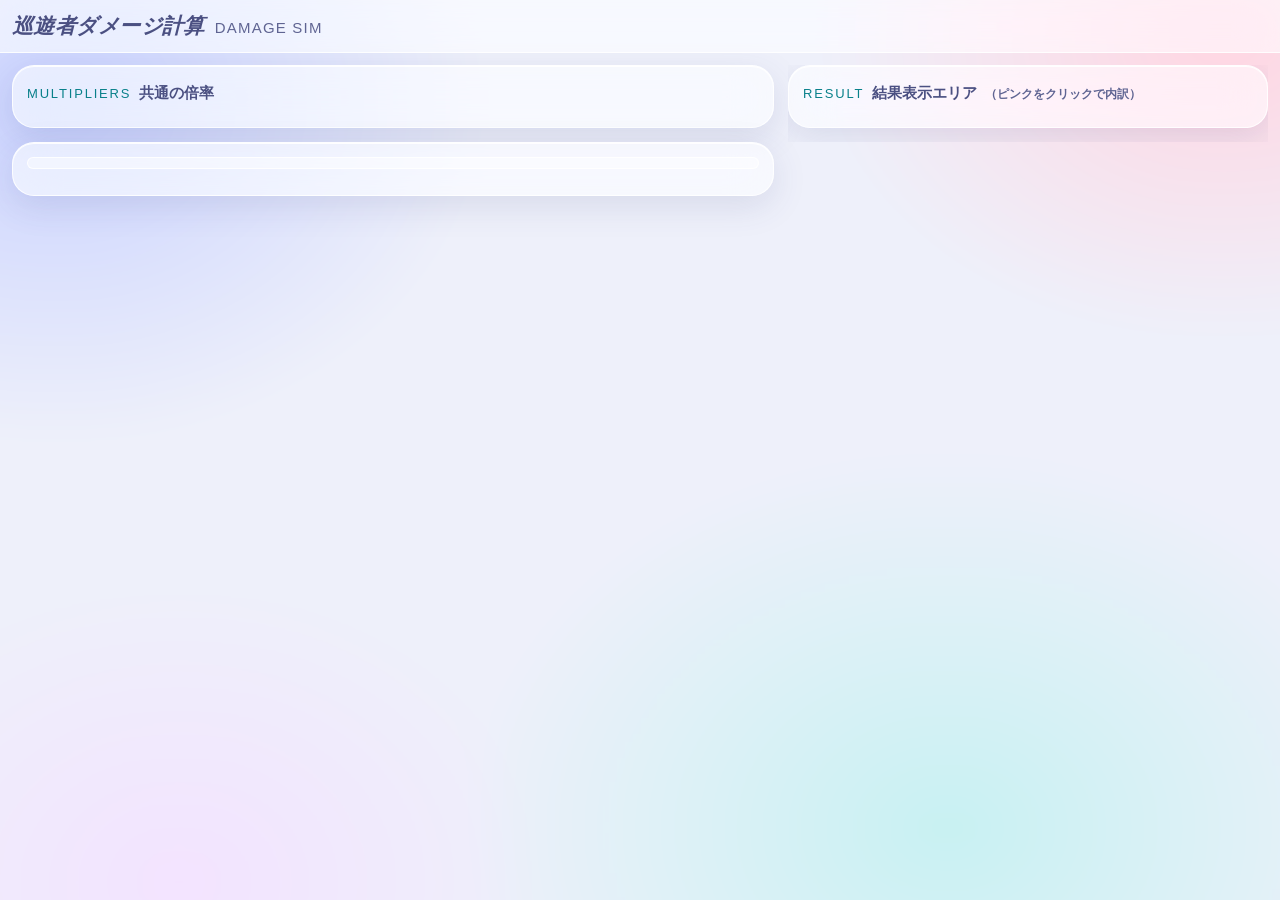
==== commit 525367b8: "公開用: noindex を付け、Cloudflare Pages（sim.stella-tool.com）向けにファイルをまとめるスクリプトを追加 Co-Authored-By: Claude Op" ====
--- a/index.html
+++ b/index.html
@@ -2,6 +2,7 @@
 <html lang="ja">
 <head>
 <meta charset="utf-8">
+<meta name="robots" content="noindex, nofollow">
 <title>巡遊者ダメージ計算</title>
 <!-- 検証用のページ（ウィロー側・光チーム）はなくし、計算ページ（sim.html）に統一した -->
 <meta http-equiv="refresh" content="0; url=sim.html">
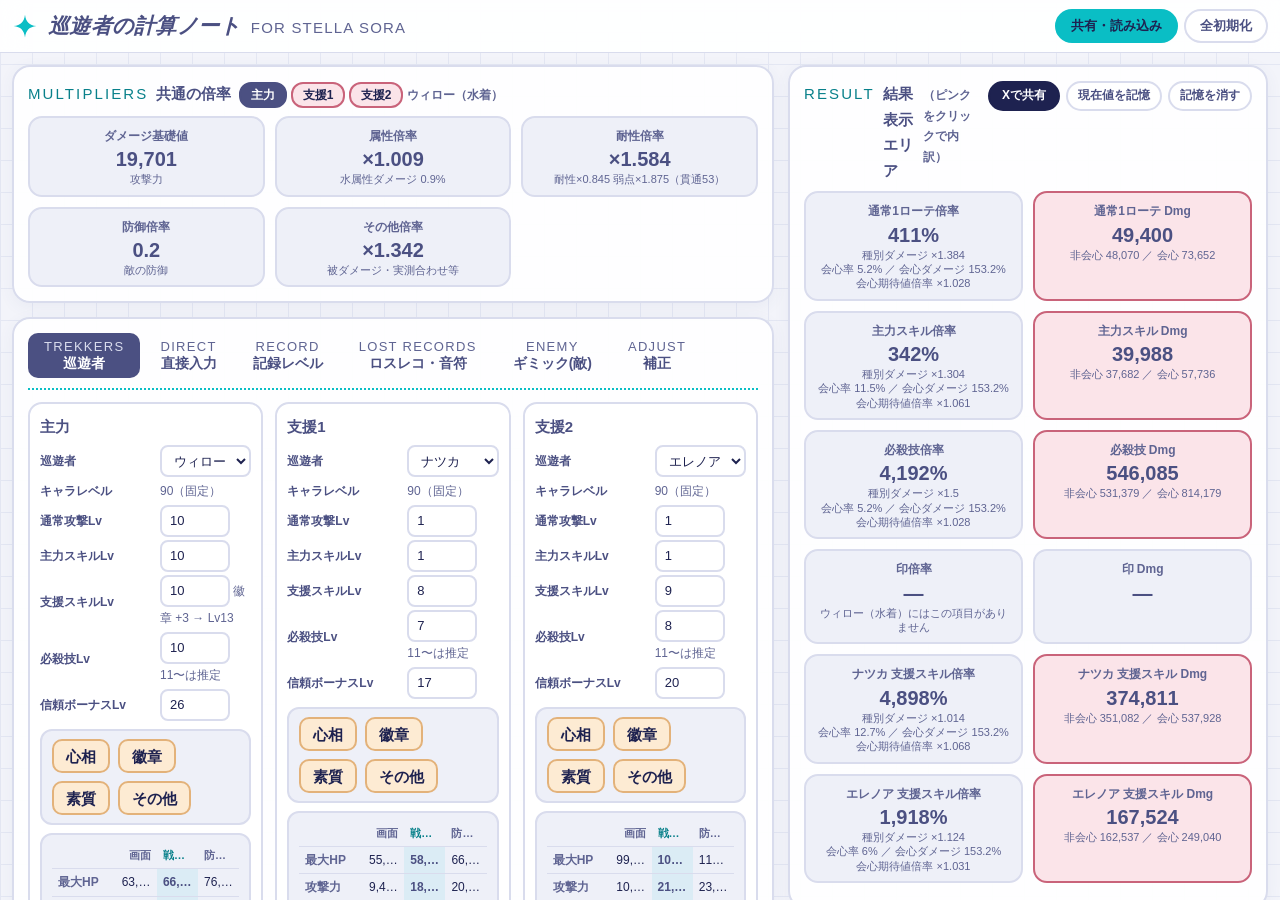
==== commit d1411e88: "サイト名を「巡遊者の計算ノート」に。リンクのカード画像（革張りの日記帳）、短縮URLごとのカードのタイトル、Xで共有ボタン - 名前: 巡遊者の計算ノート / FOR STELLA SORA（タイトル" ====
--- a/index.html
+++ b/index.html
@@ -3,10 +3,10 @@
 <head>
 <meta charset="utf-8">
 <meta name="robots" content="noindex, nofollow">
-<title>巡遊者ダメージ計算</title>
+<title>巡遊者の計算ノート FOR STELLA SORA</title>
 <!-- 検証用のページ（ウィロー側・光チーム）はなくし、計算ページ（sim.html）に統一した -->
 <meta http-equiv="refresh" content="0; url=sim.html">
 <link rel="icon" href="favicon.svg" type="image/svg+xml">
 </head>
-<body><p><a href="sim.html">巡遊者ダメージ計算へ</a></p></body>
+<body><p><a href="sim.html">巡遊者の計算ノートへ</a></p></body>
 </html>
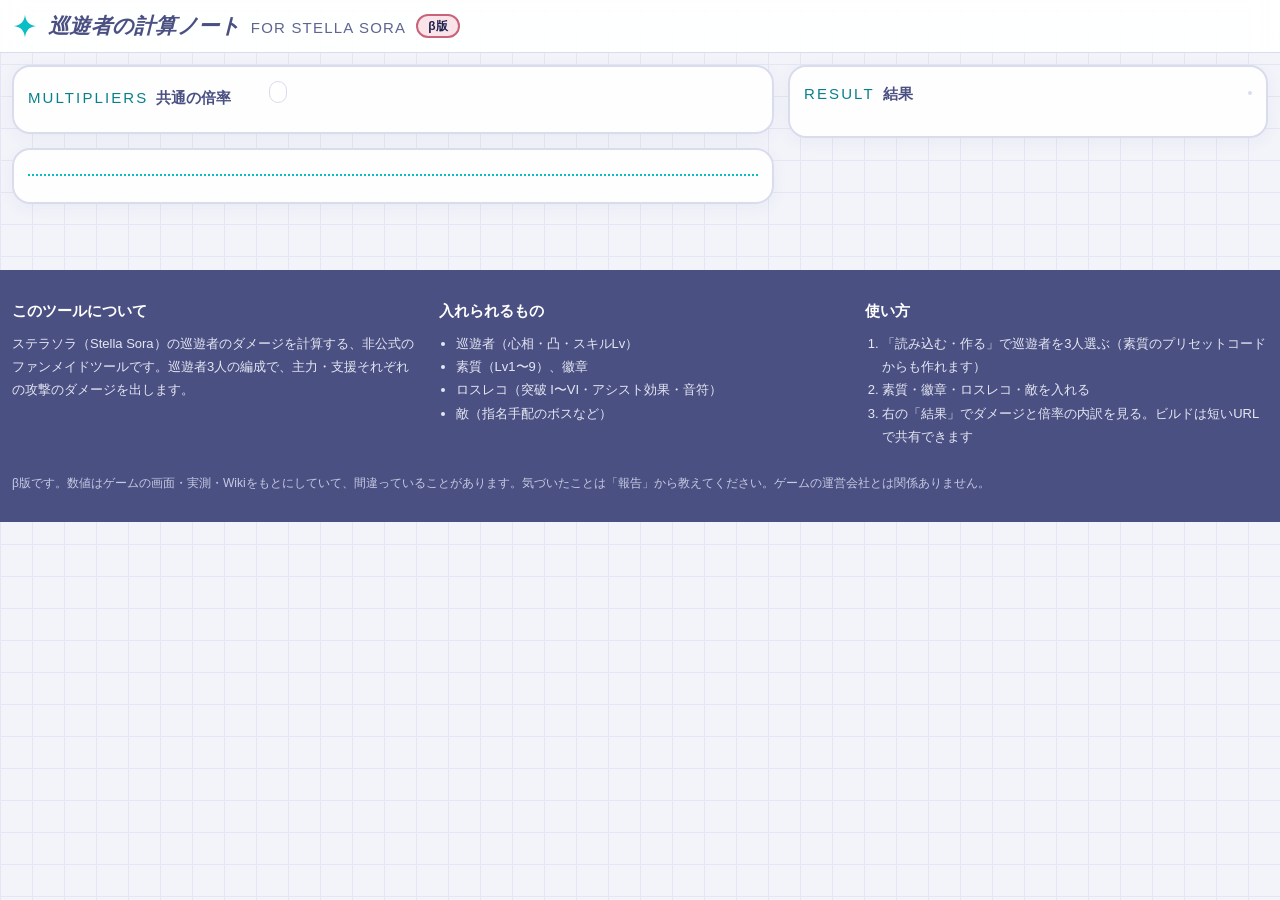
==== commit fc9c9294: "計算ノートを検索に出す: noindex を外し、正規URL・構造化データ・h1・ページ下の説明・サイトマップ・トップの転送・404 を足す Co-Authored-By: Claude Opus 5" ====
--- a/index.html
+++ b/index.html
@@ -2,7 +2,8 @@
 <html lang="ja">
 <head>
 <meta charset="utf-8">
-<meta name="robots" content="noindex, nofollow">
+<meta name="robots" content="noindex">
+<link rel="canonical" href="https://sim.stella-tool.com/sim">
 <title>巡遊者の計算ノート FOR STELLA SORA</title>
 <!-- 検証用のページ（ウィロー側・光チーム）はなくし、計算ページ（sim.html）に統一した -->
 <meta http-equiv="refresh" content="0; url=sim.html">
